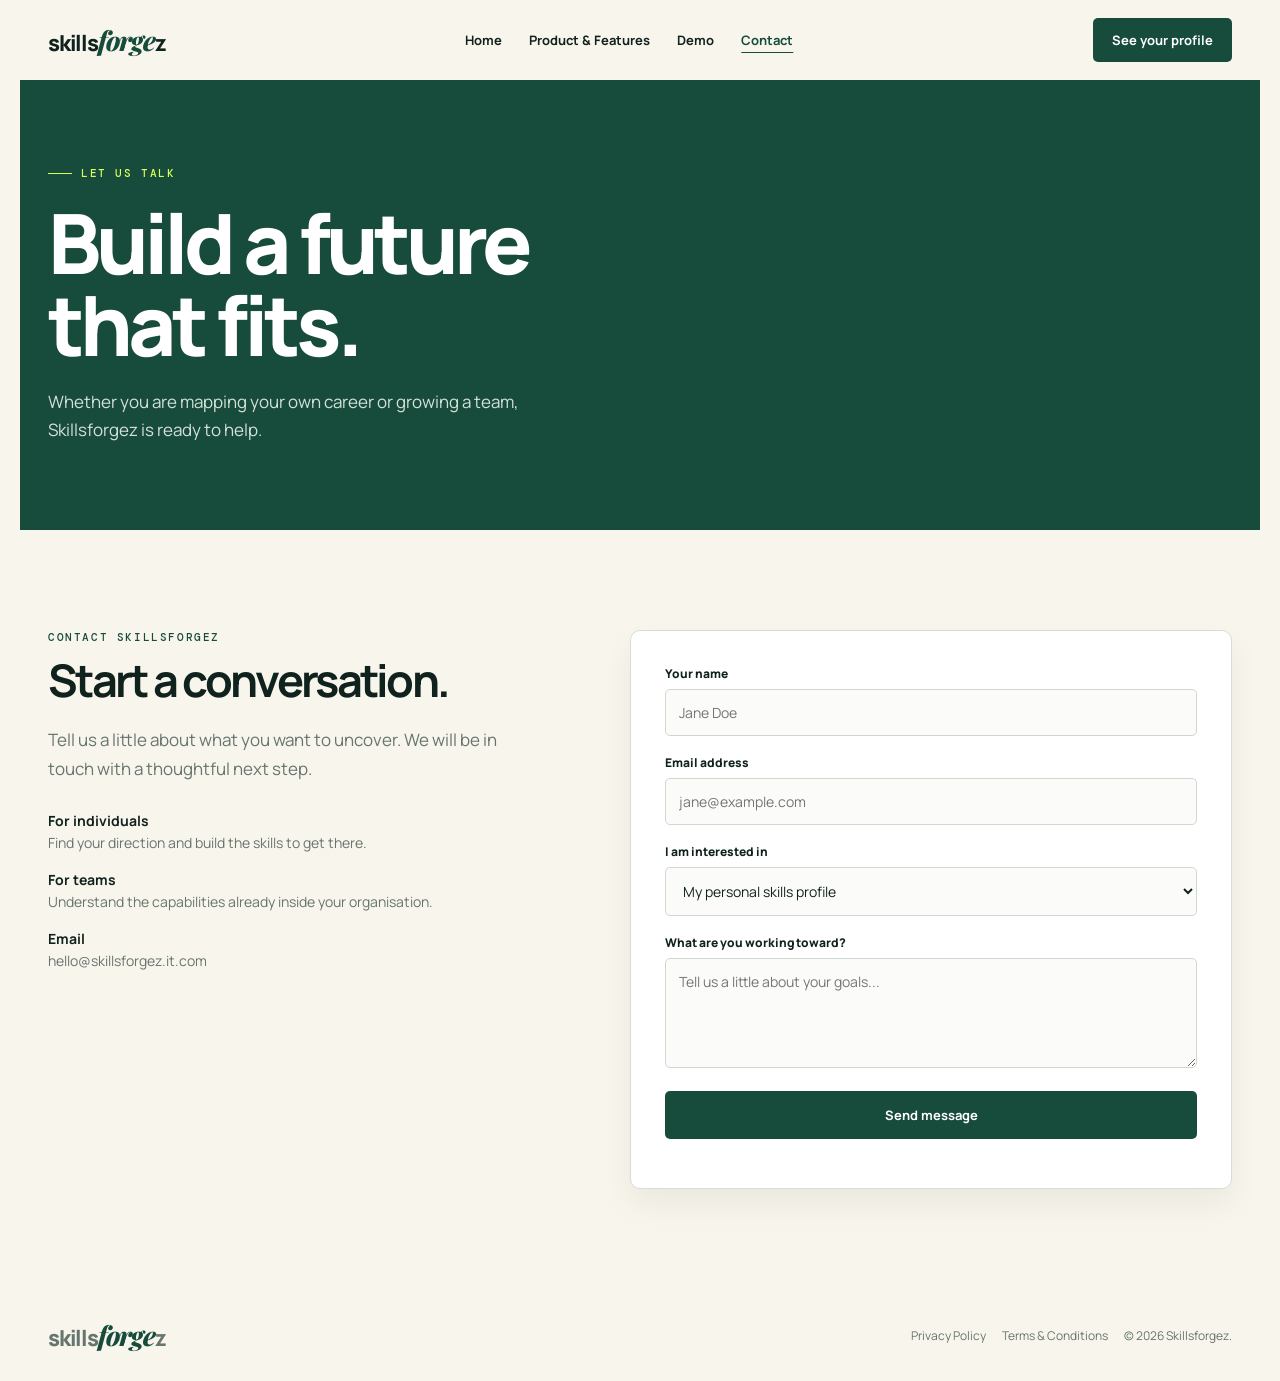
==== contact.html @ baf7a5f5 "Initial commit" ====
<!doctype html><html lang="en"><head><meta charset="UTF-8"><meta name="viewport" content="width=device-width,initial-scale=1.0"><title>Skillsforgez | Contact</title><link rel="stylesheet" href="styles.css"></head><body><header class="nav"><a href="index.html" class="logo">skills<i>forge</i>z</a><nav class="links"><a href="index.html">Home</a><a href="product.html">Product &amp; Features</a><a href="demo.html">Demo</a><a class="active" href="contact.html">Contact</a></nav><a class="nav-cta" href="demo.html">See your profile</a></header><main><section class="page-head"><div><div class="eyebrow">Let us talk</div><h1>Build a future<br>that fits.</h1><p class="sub">Whether you are mapping your own career or growing a team, Skillsforgez is ready to help.</p></div></section><section class="form-wrap"><div><div class="kicker">Contact Skillsforgez</div><h2>Start a conversation.</h2><p class="copy">Tell us a little about what you want to uncover. We will be in touch with a thoughtful next step.</p><ul class="contact-list"><li><b>For individuals</b>Find your direction and build the skills to get there.</li><li><b>For teams</b>Understand the capabilities already inside your organisation.</li><li><b>Email</b>hello@skillsforgez.it.com</li></ul></div><form class="form-card" onsubmit="event.preventDefault();document.getElementById('form-message').textContent='Thanks - your message has been received.'"><label for="name">Your name</label><input id="name" required placeholder="Jane Doe"><label for="email">Email address</label><input id="email" type="email" required placeholder="jane@example.com"><label for="interest">I am interested in</label><select id="interest"><option>My personal skills profile</option><option>Skillsforgez for my team</option><option>A partnership</option></select><label for="message">What are you working toward?</label><textarea id="message" placeholder="Tell us a little about your goals..."></textarea><button class="btn" type="submit">Send message</button><p id="form-message" style="text-align:center;color:var(--pine);font-size:13px;font-weight:700;margin:15px 0 0"></p></form></section></main><footer class="footer"><span class="logo">skills<i>forge</i>z</span><span class="footer-links"><a href="privacy.html">Privacy Policy</a><a href="terms.html">Terms &amp; Conditions</a><span>&copy; 2026 Skillsforgez.</span></span></footer></body></html>
---- styles.css ----
@import url('https://fonts.googleapis.com/css2?family=DM+Mono:wght@400;500&family=Manrope:wght@400;500;600;700;800&family=Playfair+Display:ital,wght@0,700;0,800;1,700&display=swap');
.footer-links{display:flex;gap:16px;align-items:center}.footer-links a:hover{color:var(--pine);text-decoration:underline}.legal{max-width:880px;margin:auto;padding:88px 28px 105px}.legal h1{font-size:58px;color:var(--pine);margin-bottom:16px}.legal .updated{font:500 11px 'DM Mono';letter-spacing:1px;color:var(--muted);text-transform:uppercase;margin-bottom:45px}.legal h2{font-size:26px;letter-spacing:-1.4px;margin:38px 0 12px}.legal p,.legal li{color:var(--muted);font-size:15px;line-height:1.75}.legal ul{padding-left:21px}@media(max-width:800px){.footer-links{flex-wrap:wrap}.legal h1{font-size:44px}}
.feature-grid{display:grid;grid-template-columns:repeat(2,1fr);gap:18px;margin-top:42px}.feature{border:1px solid var(--line);border-radius:8px;padding:28px;background:#fff}.feature-mark{width:35px;height:35px;border-radius:5px;background:var(--lime);display:grid;place-items:center;font:500 13px 'DM Mono';color:var(--pine)}.feature h3{font-size:21px;letter-spacing:-1px;margin:22px 0 9px}.feature p{font-size:14px;color:var(--muted);line-height:1.65;margin:0}.feature-wide{grid-column:span 2;background:var(--pine);color:white;display:flex;gap:35px;align-items:center}.feature-wide p{color:#c8d7ce;max-width:560px}.journey{background:#e5eadf;max-width:none}.journey>div{max-width:1240px;margin:auto}.journey-row{display:grid;grid-template-columns:120px 1fr 1.4fr;gap:30px;padding:28px 0;border-bottom:1px solid #cdd6cc;align-items:start}.journey-row:last-child{border:0}.journey-row span{font:500 11px 'DM Mono';color:var(--coral)}.journey-row h3{margin:0;font-size:20px;letter-spacing:-1px}.journey-row p{margin:0;color:var(--muted);font-size:14px;line-height:1.65}.audience{display:grid;grid-template-columns:repeat(3,1fr);gap:18px;margin-top:40px}.audience article{padding:25px;background:#fff;border:1px solid var(--line);border-radius:8px}.audience h3{font-size:18px;margin:0 0 12px}.audience p{font-size:14px;line-height:1.6;color:var(--muted);margin:0}@media(max-width:800px){.feature-grid,.audience{grid-template-columns:1fr}.feature-wide{grid-column:span 1;display:block}.journey-row{grid-template-columns:1fr;gap:10px}}
:root{--ink:#10221e;--pine:#174c3c;--lime:#d8ff58;--cream:#f8f5ec;--line:#d7ddd5;--muted:#66756e;--coral:#ff715a}*{box-sizing:border-box}html{scroll-behavior:smooth}body{margin:0;background:var(--cream);color:var(--ink);font-family:Manrope,Arial,sans-serif}a{text-decoration:none;color:inherit}.nav{height:80px;display:flex;align-items:center;justify-content:space-between;max-width:1240px;margin:auto;padding:0 28px}.logo{font-size:22px;font-weight:800;letter-spacing:-1.2px}.logo i{color:var(--pine);font-family:'Playfair Display';font-size:27px}.links{display:flex;gap:27px;font-size:13px;font-weight:700}.links a:hover,.links .active{color:var(--pine);text-decoration:underline;text-underline-offset:7px}.nav-cta,.btn{border:0;background:var(--pine);color:white;padding:13px 19px;border-radius:5px;font:700 13px Manrope;cursor:pointer;display:inline-block}.nav-cta:hover,.btn:hover{background:#0d3227}.hero{min-height:650px;background:var(--pine);overflow:hidden;position:relative;color:white}.hero:before{content:'';position:absolute;width:570px;height:570px;border:1px solid rgba(216,255,88,.28);border-radius:50%;right:-80px;top:45px}.hero-inner{max-width:1240px;margin:auto;padding:100px 28px;position:relative;z-index:1}.eyebrow,.kicker{font:500 11px 'DM Mono';letter-spacing:1.6px;text-transform:uppercase;color:var(--lime);display:flex;gap:9px;align-items:center}.eyebrow:before{content:'';width:24px;height:1px;background:var(--lime)}h1{font-size:clamp(50px,6.5vw,88px);letter-spacing:-5px;line-height:.98;max-width:760px;margin:22px 0 25px;font-weight:800}h1 em,h2 em{font-family:'Playfair Display';font-weight:700;color:var(--lime);letter-spacing:-4px}.sub{max-width:530px;font-size:17px;line-height:1.65;color:#d4e1d9;margin-bottom:31px}.hero .btn,.dark .btn{background:var(--lime);color:var(--ink);padding:16px 22px}.proof{display:flex;gap:26px;margin-top:60px;font-size:12px;color:#c5d4cb}.proof b{font-size:19px;color:white;display:block;margin-bottom:3px}.radar{position:absolute;right:60px;top:130px;width:390px;height:390px}.ring{position:absolute;border:1px solid rgba(216,255,88,.35);border-radius:50%;left:50%;top:50%;transform:translate(-50%,-50%)}.r1{width:130px;height:130px}.r2{width:255px;height:255px}.r3{width:380px;height:380px}.dot{position:absolute;background:var(--lime);width:11px;height:11px;border-radius:50%;box-shadow:0 0 0 8px rgba(216,255,88,.1)}.d1{top:58px;left:210px}.d2{top:255px;left:28px}.d3{bottom:35px;right:45px;background:var(--coral);box-shadow:0 0 0 8px rgba(255,113,90,.1)}section{max-width:1240px;margin:auto;padding:100px 28px}.intro{display:grid;grid-template-columns:1fr 1fr;gap:120px;align-items:end}.kicker{color:var(--pine)}h2{font-size:45px;letter-spacing:-2.7px;line-height:1.1;margin:12px 0 0}.intro p,.copy{font-size:17px;line-height:1.7;color:var(--muted);margin:0}.cards{background:#e5eadf;max-width:none}.cards>div{max-width:1240px;margin:auto}.steps{display:grid;grid-template-columns:repeat(3,1fr);gap:20px;margin-top:49px}.step{background:var(--cream);padding:29px;min-height:225px;border-top:4px solid var(--pine)}.num{font:500 12px 'DM Mono';color:var(--coral)}.step h3{font-size:22px;letter-spacing:-1px;margin:42px 0 10px}.step p{font-size:14px;line-height:1.6;color:var(--muted);margin:0}.footer{max-width:1240px;margin:auto;padding:28px;display:flex;justify-content:space-between;font-size:12px;color:var(--muted)}.page-head{background:var(--pine);color:white;padding:86px 28px}.page-head>div{max-width:1184px;margin:auto}.page-head h1{margin-bottom:0}.page-head .sub{margin:23px 0 0}.form-wrap{display:grid;grid-template-columns:.9fr 1.1fr;gap:90px;align-items:start}.form-wrap h2{margin-bottom:20px}.contact-list{list-style:none;padding:0;margin:28px 0}.contact-list li{margin:18px 0;color:var(--muted);font-size:14px}.contact-list b{color:var(--ink);display:block;margin-bottom:3px}.form-card{background:#fff;border:1px solid var(--line);border-radius:10px;padding:34px;box-shadow:0 15px 30px rgba(15,45,35,.06)}label{font-size:12px;font-weight:800;display:block;margin-bottom:7px}input,select,textarea{width:100%;border:1px solid #cfd8ce;border-radius:5px;background:#fbfcf9;padding:13px;font:14px Manrope;margin-bottom:18px;color:var(--ink)}textarea{resize:vertical;min-height:110px}.form-card .btn{width:100%;padding:15px}.demo-grid{display:grid;grid-template-columns:1.1fr .9fr;gap:58px;align-items:center}.dashboard{background:white;border:1px solid var(--line);border-radius:10px;padding:28px;box-shadow:0 20px 40px rgba(15,45,35,.08)}.dash-top{display:flex;justify-content:space-between;border-bottom:1px solid var(--line);padding-bottom:18px;font-weight:800;font-size:13px}.tag{font:500 10px 'DM Mono';color:var(--pine);background:var(--lime);padding:5px 7px;border-radius:3px}.score{font-size:52px;font-weight:800;letter-spacing:-4px;margin:28px 0 0}.score span{font-size:13px;letter-spacing:0;color:var(--muted);margin-left:8px}.signal{height:10px;background:#e5eadf;border-radius:20px;margin:12px 0 28px;overflow:hidden}.signal i{display:block;height:100%;width:82%;background:var(--pine);border-radius:20px}.list{border-top:1px solid var(--line);padding-top:10px}.list div{display:flex;justify-content:space-between;padding:10px 0;font-size:13px}.list b{color:var(--pine)}.dark{max-width:none;background:var(--ink);color:white;text-align:center;padding:92px 28px}.dark h2{max-width:700px;margin:14px auto 20px}.dark p{max-width:540px;margin:0 auto 28px;color:#b8c8be;line-height:1.65}@media(max-width:800px){.links{display:none}.radar{opacity:.35;right:-85px}.hero-inner{padding-top:75px}.intro,.form-wrap,.demo-grid{grid-template-columns:1fr;gap:30px}.steps{grid-template-columns:1fr}.page-head{padding:65px 28px}h1{letter-spacing:-3px}.footer{flex-direction:column;gap:10px}.proof{gap:15px}}
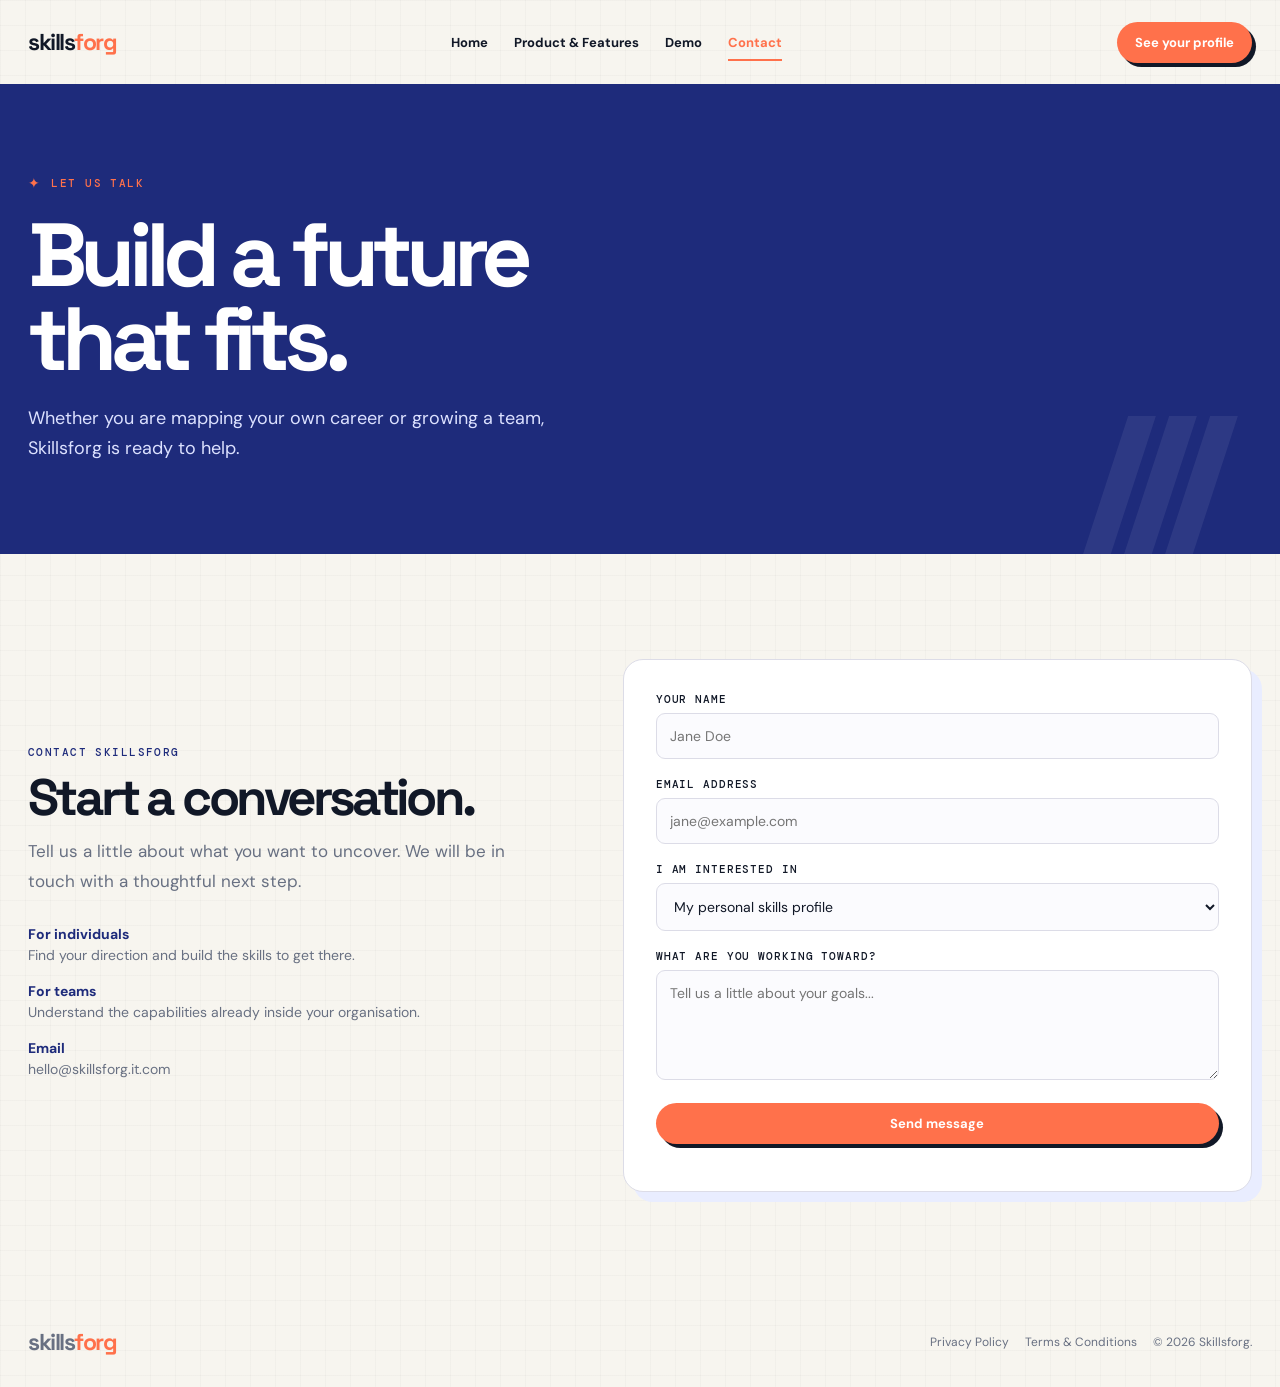
==== commit a2fca452: "Redesign Skillsforg site and update branding" ====
--- a/contact.html
+++ b/contact.html
@@ -1 +1 @@
-<!doctype html><html lang="en"><head><meta charset="UTF-8"><meta name="viewport" content="width=device-width,initial-scale=1.0"><title>Skillsforgez | Contact</title><link rel="stylesheet" href="styles.css"></head><body><header class="nav"><a href="index.html" class="logo">skills<i>forge</i>z</a><nav class="links"><a href="index.html">Home</a><a href="product.html">Product &amp; Features</a><a href="demo.html">Demo</a><a class="active" href="contact.html">Contact</a></nav><a class="nav-cta" href="demo.html">See your profile</a></header><main><section class="page-head"><div><div class="eyebrow">Let us talk</div><h1>Build a future<br>that fits.</h1><p class="sub">Whether you are mapping your own career or growing a team, Skillsforgez is ready to help.</p></div></section><section class="form-wrap"><div><div class="kicker">Contact Skillsforgez</div><h2>Start a conversation.</h2><p class="copy">Tell us a little about what you want to uncover. We will be in touch with a thoughtful next step.</p><ul class="contact-list"><li><b>For individuals</b>Find your direction and build the skills to get there.</li><li><b>For teams</b>Understand the capabilities already inside your organisation.</li><li><b>Email</b>hello@skillsforgez.it.com</li></ul></div><form class="form-card" onsubmit="event.preventDefault();document.getElementById('form-message').textContent='Thanks - your message has been received.'"><label for="name">Your name</label><input id="name" required placeholder="Jane Doe"><label for="email">Email address</label><input id="email" type="email" required placeholder="jane@example.com"><label for="interest">I am interested in</label><select id="interest"><option>My personal skills profile</option><option>Skillsforgez for my team</option><option>A partnership</option></select><label for="message">What are you working toward?</label><textarea id="message" placeholder="Tell us a little about your goals..."></textarea><button class="btn" type="submit">Send message</button><p id="form-message" style="text-align:center;color:var(--pine);font-size:13px;font-weight:700;margin:15px 0 0"></p></form></section></main><footer class="footer"><span class="logo">skills<i>forge</i>z</span><span class="footer-links"><a href="privacy.html">Privacy Policy</a><a href="terms.html">Terms &amp; Conditions</a><span>&copy; 2026 Skillsforgez.</span></span></footer></body></html>
+<!doctype html><html lang="en"><head><meta charset="UTF-8"><meta name="viewport" content="width=device-width,initial-scale=1.0"><title>Skillsforg | Contact</title><link rel="stylesheet" href="styles.css"></head><body><header class="nav"><a href="index.html" class="logo">skills<i>forg</i></a><nav class="links"><a href="index.html">Home</a><a href="product.html">Product &amp; Features</a><a href="demo.html">Demo</a><a class="active" href="contact.html">Contact</a></nav><a class="nav-cta" href="demo.html">See your profile</a></header><main><section class="page-head"><div><div class="eyebrow">Let us talk</div><h1>Build a future<br>that fits.</h1><p class="sub">Whether you are mapping your own career or growing a team, Skillsforg is ready to help.</p></div></section><section class="form-wrap"><div><div class="kicker">Contact Skillsforg</div><h2>Start a conversation.</h2><p class="copy">Tell us a little about what you want to uncover. We will be in touch with a thoughtful next step.</p><ul class="contact-list"><li><b>For individuals</b>Find your direction and build the skills to get there.</li><li><b>For teams</b>Understand the capabilities already inside your organisation.</li><li><b>Email</b>hello@skillsforg.it.com</li></ul></div><form class="form-card" onsubmit="event.preventDefault();document.getElementById('form-message').textContent='Thanks - your message has been received.'"><label for="name">Your name</label><input id="name" required placeholder="Jane Doe"><label for="email">Email address</label><input id="email" type="email" required placeholder="jane@example.com"><label for="interest">I am interested in</label><select id="interest"><option>My personal skills profile</option><option>Skillsforg for my team</option><option>A partnership</option></select><label for="message">What are you working toward?</label><textarea id="message" placeholder="Tell us a little about your goals..."></textarea><button class="btn" type="submit">Send message</button><p id="form-message" style="text-align:center;color:var(--pine);font-size:13px;font-weight:700;margin:15px 0 0"></p></form></section></main><footer class="footer"><span class="logo">skills<i>forg</i></span><span class="footer-links"><a href="privacy.html">Privacy Policy</a><a href="terms.html">Terms &amp; Conditions</a><span>&copy; 2026 Skillsforg.</span></span></footer></body></html>
--- a/styles.css
+++ b/styles.css
@@ -1,4 +1,2 @@
-@import url('https://fonts.googleapis.com/css2?family=DM+Mono:wght@400;500&family=Manrope:wght@400;500;600;700;800&family=Playfair+Display:ital,wght@0,700;0,800;1,700&display=swap');
-.footer-links{display:flex;gap:16px;align-items:center}.footer-links a:hover{color:var(--pine);text-decoration:underline}.legal{max-width:880px;margin:auto;padding:88px 28px 105px}.legal h1{font-size:58px;color:var(--pine);margin-bottom:16px}.legal .updated{font:500 11px 'DM Mono';letter-spacing:1px;color:var(--muted);text-transform:uppercase;margin-bottom:45px}.legal h2{font-size:26px;letter-spacing:-1.4px;margin:38px 0 12px}.legal p,.legal li{color:var(--muted);font-size:15px;line-height:1.75}.legal ul{padding-left:21px}@media(max-width:800px){.footer-links{flex-wrap:wrap}.legal h1{font-size:44px}}
-.feature-grid{display:grid;grid-template-columns:repeat(2,1fr);gap:18px;margin-top:42px}.feature{border:1px solid var(--line);border-radius:8px;padding:28px;background:#fff}.feature-mark{width:35px;height:35px;border-radius:5px;background:var(--lime);display:grid;place-items:center;font:500 13px 'DM Mono';color:var(--pine)}.feature h3{font-size:21px;letter-spacing:-1px;margin:22px 0 9px}.feature p{font-size:14px;color:var(--muted);line-height:1.65;margin:0}.feature-wide{grid-column:span 2;background:var(--pine);color:white;display:flex;gap:35px;align-items:center}.feature-wide p{color:#c8d7ce;max-width:560px}.journey{background:#e5eadf;max-width:none}.journey>div{max-width:1240px;margin:auto}.journey-row{display:grid;grid-template-columns:120px 1fr 1.4fr;gap:30px;padding:28px 0;border-bottom:1px solid #cdd6cc;align-items:start}.journey-row:last-child{border:0}.journey-row span{font:500 11px 'DM Mono';color:var(--coral)}.journey-row h3{margin:0;font-size:20px;letter-spacing:-1px}.journey-row p{margin:0;color:var(--muted);font-size:14px;line-height:1.65}.audience{display:grid;grid-template-columns:repeat(3,1fr);gap:18px;margin-top:40px}.audience article{padding:25px;background:#fff;border:1px solid var(--line);border-radius:8px}.audience h3{font-size:18px;margin:0 0 12px}.audience p{font-size:14px;line-height:1.6;color:var(--muted);margin:0}@media(max-width:800px){.feature-grid,.audience{grid-template-columns:1fr}.feature-wide{grid-column:span 1;display:block}.journey-row{grid-template-columns:1fr;gap:10px}}
-:root{--ink:#10221e;--pine:#174c3c;--lime:#d8ff58;--cream:#f8f5ec;--line:#d7ddd5;--muted:#66756e;--coral:#ff715a}*{box-sizing:border-box}html{scroll-behavior:smooth}body{margin:0;background:var(--cream);color:var(--ink);font-family:Manrope,Arial,sans-serif}a{text-decoration:none;color:inherit}.nav{height:80px;display:flex;align-items:center;justify-content:space-between;max-width:1240px;margin:auto;padding:0 28px}.logo{font-size:22px;font-weight:800;letter-spacing:-1.2px}.logo i{color:var(--pine);font-family:'Playfair Display';font-size:27px}.links{display:flex;gap:27px;font-size:13px;font-weight:700}.links a:hover,.links .active{color:var(--pine);text-decoration:underline;text-underline-offset:7px}.nav-cta,.btn{border:0;background:var(--pine);color:white;padding:13px 19px;border-radius:5px;font:700 13px Manrope;cursor:pointer;display:inline-block}.nav-cta:hover,.btn:hover{background:#0d3227}.hero{min-height:650px;background:var(--pine);overflow:hidden;position:relative;color:white}.hero:before{content:'';position:absolute;width:570px;height:570px;border:1px solid rgba(216,255,88,.28);border-radius:50%;right:-80px;top:45px}.hero-inner{max-width:1240px;margin:auto;padding:100px 28px;position:relative;z-index:1}.eyebrow,.kicker{font:500 11px 'DM Mono';letter-spacing:1.6px;text-transform:uppercase;color:var(--lime);display:flex;gap:9px;align-items:center}.eyebrow:before{content:'';width:24px;height:1px;background:var(--lime)}h1{font-size:clamp(50px,6.5vw,88px);letter-spacing:-5px;line-height:.98;max-width:760px;margin:22px 0 25px;font-weight:800}h1 em,h2 em{font-family:'Playfair Display';font-weight:700;color:var(--lime);letter-spacing:-4px}.sub{max-width:530px;font-size:17px;line-height:1.65;color:#d4e1d9;margin-bottom:31px}.hero .btn,.dark .btn{background:var(--lime);color:var(--ink);padding:16px 22px}.proof{display:flex;gap:26px;margin-top:60px;font-size:12px;color:#c5d4cb}.proof b{font-size:19px;color:white;display:block;margin-bottom:3px}.radar{position:absolute;right:60px;top:130px;width:390px;height:390px}.ring{position:absolute;border:1px solid rgba(216,255,88,.35);border-radius:50%;left:50%;top:50%;transform:translate(-50%,-50%)}.r1{width:130px;height:130px}.r2{width:255px;height:255px}.r3{width:380px;height:380px}.dot{position:absolute;background:var(--lime);width:11px;height:11px;border-radius:50%;box-shadow:0 0 0 8px rgba(216,255,88,.1)}.d1{top:58px;left:210px}.d2{top:255px;left:28px}.d3{bottom:35px;right:45px;background:var(--coral);box-shadow:0 0 0 8px rgba(255,113,90,.1)}section{max-width:1240px;margin:auto;padding:100px 28px}.intro{display:grid;grid-template-columns:1fr 1fr;gap:120px;align-items:end}.kicker{color:var(--pine)}h2{font-size:45px;letter-spacing:-2.7px;line-height:1.1;margin:12px 0 0}.intro p,.copy{font-size:17px;line-height:1.7;color:var(--muted);margin:0}.cards{background:#e5eadf;max-width:none}.cards>div{max-width:1240px;margin:auto}.steps{display:grid;grid-template-columns:repeat(3,1fr);gap:20px;margin-top:49px}.step{background:var(--cream);padding:29px;min-height:225px;border-top:4px solid var(--pine)}.num{font:500 12px 'DM Mono';color:var(--coral)}.step h3{font-size:22px;letter-spacing:-1px;margin:42px 0 10px}.step p{font-size:14px;line-height:1.6;color:var(--muted);margin:0}.footer{max-width:1240px;margin:auto;padding:28px;display:flex;justify-content:space-between;font-size:12px;color:var(--muted)}.page-head{background:var(--pine);color:white;padding:86px 28px}.page-head>div{max-width:1184px;margin:auto}.page-head h1{margin-bottom:0}.page-head .sub{margin:23px 0 0}.form-wrap{display:grid;grid-template-columns:.9fr 1.1fr;gap:90px;align-items:start}.form-wrap h2{margin-bottom:20px}.contact-list{list-style:none;padding:0;margin:28px 0}.contact-list li{margin:18px 0;color:var(--muted);font-size:14px}.contact-list b{color:var(--ink);display:block;margin-bottom:3px}.form-card{background:#fff;border:1px solid var(--line);border-radius:10px;padding:34px;box-shadow:0 15px 30px rgba(15,45,35,.06)}label{font-size:12px;font-weight:800;display:block;margin-bottom:7px}input,select,textarea{width:100%;border:1px solid #cfd8ce;border-radius:5px;background:#fbfcf9;padding:13px;font:14px Manrope;margin-bottom:18px;color:var(--ink)}textarea{resize:vertical;min-height:110px}.form-card .btn{width:100%;padding:15px}.demo-grid{display:grid;grid-template-columns:1.1fr .9fr;gap:58px;align-items:center}.dashboard{background:white;border:1px solid var(--line);border-radius:10px;padding:28px;box-shadow:0 20px 40px rgba(15,45,35,.08)}.dash-top{display:flex;justify-content:space-between;border-bottom:1px solid var(--line);padding-bottom:18px;font-weight:800;font-size:13px}.tag{font:500 10px 'DM Mono';color:var(--pine);background:var(--lime);padding:5px 7px;border-radius:3px}.score{font-size:52px;font-weight:800;letter-spacing:-4px;margin:28px 0 0}.score span{font-size:13px;letter-spacing:0;color:var(--muted);margin-left:8px}.signal{height:10px;background:#e5eadf;border-radius:20px;margin:12px 0 28px;overflow:hidden}.signal i{display:block;height:100%;width:82%;background:var(--pine);border-radius:20px}.list{border-top:1px solid var(--line);padding-top:10px}.list div{display:flex;justify-content:space-between;padding:10px 0;font-size:13px}.list b{color:var(--pine)}.dark{max-width:none;background:var(--ink);color:white;text-align:center;padding:92px 28px}.dark h2{max-width:700px;margin:14px auto 20px}.dark p{max-width:540px;margin:0 auto 28px;color:#b8c8be;line-height:1.65}@media(max-width:800px){.links{display:none}.radar{opacity:.35;right:-85px}.hero-inner{padding-top:75px}.intro,.form-wrap,.demo-grid{grid-template-columns:1fr;gap:30px}.steps{grid-template-columns:1fr}.page-head{padding:65px 28px}h1{letter-spacing:-3px}.footer{flex-direction:column;gap:10px}.proof{gap:15px}}
+@import url('https://fonts.googleapis.com/css2?family=DM+Mono&family=DM+Sans:opsz,wght@9..40,400;9..40,500;9..40,600;9..40,700&family=Space+Grotesk:wght@500;600;700&display=swap');
+:root{--ink:#111827;--blue:#1e2b7b;--orange:#ff714b;--yellow:#ffe467;--paper:#f7f5ef;--white:#fff;--line:#dcdce7;--muted:#687082;--soft:#e9edff}*{box-sizing:border-box}html{scroll-behavior:smooth}body{margin:0;color:var(--ink);font-family:'DM Sans',Arial,sans-serif;background:var(--paper);background-image:linear-gradient(rgba(17,24,39,.025) 1px,transparent 1px),linear-gradient(90deg,rgba(17,24,39,.025) 1px,transparent 1px);background-size:25px 25px}a{text-decoration:none;color:inherit}.nav{width:min(1280px,100%);margin:auto;height:84px;padding:0 28px;display:flex;align-items:center;justify-content:space-between}.logo{font:700 23px 'Space Grotesk';letter-spacing:-1.5px}.logo i{font-style:normal;color:var(--orange)}.links{display:flex;gap:26px;font-size:13px;font-weight:700}.links a{position:relative}.links a:hover,.links .active{color:var(--orange)}.links .active:after{content:'';height:2px;background:var(--orange);position:absolute;left:0;right:0;bottom:-10px}.nav-cta,.btn{background:var(--orange);border:0;color:white;border-radius:999px;padding:12px 18px;display:inline-block;font:700 13px 'DM Sans';cursor:pointer;box-shadow:4px 4px 0 var(--ink);transition:transform .2s,box-shadow .2s}.nav-cta:hover,.btn:hover{transform:translate(2px,2px);box-shadow:2px 2px 0 var(--ink)}.hero{min-height:650px;overflow:hidden;position:relative;background:var(--blue);color:#fff}.hero:before{content:'WORK';font:700 clamp(130px,25vw,360px) 'Space Grotesk';position:absolute;right:-23px;bottom:-98px;letter-spacing:-.1em;color:rgba(255,255,255,.055)}.hero:after{content:'';position:absolute;width:440px;height:440px;border-radius:50%;right:6%;top:85px;background:radial-gradient(circle at 35% 35%,var(--yellow) 0 11%,var(--orange) 12% 37%,transparent 38%);opacity:.95}.hero-inner{width:min(1280px,100%);margin:auto;padding:108px 28px;position:relative;z-index:1}.eyebrow,.kicker{font:500 11px 'DM Mono';text-transform:uppercase;letter-spacing:.13em;color:var(--orange);display:flex;align-items:center;gap:10px}.eyebrow:before{content:'✦';font-size:14px}.hero .eyebrow{color:var(--yellow)}h1,h2,h3{font-family:'Space Grotesk',Arial,sans-serif}h1{font-size:clamp(54px,7vw,94px);letter-spacing:-.075em;line-height:.94;margin:21px 0 24px;max-width:780px}h1 em,h2 em{font-style:normal;color:var(--yellow)}.sub{font-size:18px;line-height:1.65;max-width:570px;color:#dce1ff;margin-bottom:30px}.hero .btn,.dark .btn{background:var(--yellow);color:var(--ink)}.proof{display:flex;gap:35px;margin-top:60px;color:#cfd5ff;font-size:12px}.proof b{display:block;font:600 22px 'Space Grotesk';color:#fff}.radar{position:absolute;right:10%;top:140px;width:330px;height:330px;z-index:1}.ring{position:absolute;left:50%;top:50%;border:1px solid rgba(255,255,255,.45);border-radius:50%;transform:translate(-50%,-50%)}.r1{width:110px;height:110px}.r2{width:215px;height:215px}.r3{width:325px;height:325px}.dot{position:absolute;width:13px;height:13px;background:var(--yellow);border-radius:50%;box-shadow:0 0 0 8px rgba(255,228,103,.18)}.d1{top:48px;right:64px}.d2{bottom:65px;left:10px}.d3{bottom:15px;right:48px;background:var(--orange);box-shadow:0 0 0 8px rgba(255,113,75,.18)}section{width:min(1280px,100%);margin:auto;padding:105px 28px}.intro{display:grid;grid-template-columns:1fr 1fr;gap:130px;align-items:end}.kicker{color:var(--blue)}h2{font-size:clamp(35px,4vw,56px);letter-spacing:-.07em;line-height:1.02;margin:13px 0}.intro p,.copy{color:var(--muted);font-size:17px;line-height:1.75;margin:0}.cards{width:100%;max-width:none;background:var(--soft);border-block:1px solid #d5daf4}.cards>div,.journey>div{width:min(1280px,100%);margin:auto}.steps{display:grid;grid-template-columns:repeat(3,1fr);gap:18px;margin-top:48px}.step,.feature,.audience article{background:var(--white);border:1px solid var(--line);border-radius:18px;padding:27px;box-shadow:0 8px 0 rgba(30,43,123,.06)}.step:nth-child(2){background:var(--yellow)}.step:nth-child(3){background:var(--orange);color:white}.num{font:500 11px 'DM Mono';color:var(--orange)}.step:nth-child(2) .num{color:var(--blue)}.step:nth-child(3) .num,.step:nth-child(3) p{color:white}.step h3{font-size:23px;letter-spacing:-.05em;margin:40px 0 10px}.step p,.feature p{font-size:14px;line-height:1.65;color:var(--muted);margin:0}.footer{width:min(1280px,100%);margin:auto;padding:30px 28px;display:flex;justify-content:space-between;align-items:center;font-size:12px;color:var(--muted)}.footer-links{display:flex;gap:16px;align-items:center}.footer-links a:hover{color:var(--orange)}.page-head{width:100%;max-width:none;background:var(--blue);color:white;padding:90px 28px;position:relative;overflow:hidden}.page-head:after{content:'///';position:absolute;right:7%;bottom:-80px;font:700 220px 'Space Grotesk';letter-spacing:-.2em;color:rgba(255,255,255,.07)}.page-head>div{width:min(1224px,100%);margin:auto;position:relative;z-index:1}.page-head .sub{margin:23px 0 0}.page-head h1{margin-bottom:0}.form-wrap,.demo-grid{display:grid;grid-template-columns:.9fr 1.1fr;gap:80px;align-items:center}.contact-list{list-style:none;padding:0;margin:28px 0}.contact-list li{margin:18px 0;color:var(--muted);font-size:14px}.contact-list b{display:block;color:var(--blue);margin-bottom:3px}.form-card,.dashboard{background:white;border:1px solid var(--line);border-radius:20px;padding:32px;box-shadow:10px 10px 0 var(--soft)}label{display:block;font:500 11px 'DM Mono';text-transform:uppercase;letter-spacing:.08em;margin-bottom:7px}input,select,textarea{width:100%;margin-bottom:18px;padding:13px;border:1px solid var(--line);border-radius:9px;background:#fbfbfe;color:var(--ink);font:14px 'DM Sans';outline-color:var(--orange)}textarea{min-height:110px;resize:vertical}.form-card .btn{width:100%}.dashboard{padding:28px}.dash-top{display:flex;justify-content:space-between;border-bottom:1px solid var(--line);padding-bottom:18px;font-size:13px;font-weight:bold}.tag{font:500 10px 'DM Mono';color:var(--blue);background:var(--yellow);border-radius:999px;padding:5px 8px}.score{font:700 62px 'Space Grotesk';letter-spacing:-.09em;margin:25px 0 0;color:var(--blue)}.score span{font:400 13px 'DM Sans';letter-spacing:0;color:var(--muted);margin-left:12px}.signal{height:12px;background:var(--soft);border-radius:99px;overflow:hidden;margin:13px 0 28px}.signal i{display:block;width:82%;height:100%;background:linear-gradient(90deg,var(--orange),var(--yellow));border-radius:99px}.list{border-top:1px solid var(--line);padding-top:10px}.list div{display:flex;justify-content:space-between;padding:10px 0;font-size:13px}.list b{color:var(--orange)}.feature-grid{display:grid;grid-template-columns:repeat(2,1fr);gap:18px;margin-top:42px}.feature-mark{width:38px;height:38px;display:grid;place-items:center;border-radius:10px;background:var(--yellow);color:var(--blue);font:500 13px 'DM Mono'}.feature h3{font-size:22px;letter-spacing:-.05em;margin:23px 0 9px}.feature-wide{grid-column:span 2;display:flex;align-items:center;gap:35px;background:var(--blue);color:white}.feature-wide p{color:#d7dcff}.journey{width:100%;max-width:none;background:var(--yellow)}.journey-row{display:grid;grid-template-columns:120px 1fr 1.4fr;gap:30px;padding:28px 0;border-bottom:1px solid rgba(17,24,39,.2)}.journey-row span{font:500 11px 'DM Mono';color:var(--orange)}.journey-row h3{margin:0;font-size:21px;letter-spacing:-.05em}.journey-row p{margin:0;color:#51525a;font-size:14px}.audience{display:grid;grid-template-columns:repeat(3,1fr);gap:18px;margin-top:40px}.audience h3{font-size:19px;margin:0 0 12px}.audience p{font-size:14px;color:var(--muted)}.dark{width:100%;max-width:none;text-align:center;background:var(--ink);color:white;padding:100px 28px;position:relative;overflow:hidden}.dark:after{content:'✦';position:absolute;right:8%;top:-80px;color:var(--orange);font-size:260px}.dark h2{position:relative;max-width:700px;margin:13px auto 20px}.dark p{position:relative;color:#bdc2d1;max-width:540px;line-height:1.65;margin:0 auto 28px}.dark .kicker{position:relative;justify-content:center;color:var(--yellow)}.dark .btn{position:relative}@media(max-width:800px){.links{display:none}.nav-cta{padding:9px 13px}.hero{min-height:590px}.hero-inner{padding-top:80px}.hero:after{opacity:.3;right:-190px;top:50px}.radar{display:none}.intro,.form-wrap,.demo-grid{grid-template-columns:1fr;gap:35px}.steps,.feature-grid,.audience{grid-template-columns:1fr}.feature-wide{grid-column:span 1;display:block}.journey-row{grid-template-columns:1fr;gap:9px}.footer{flex-direction:column;align-items:flex-start;gap:12px}.footer-links{flex-wrap:wrap}.proof{gap:17px}.proof b{font-size:18px}}
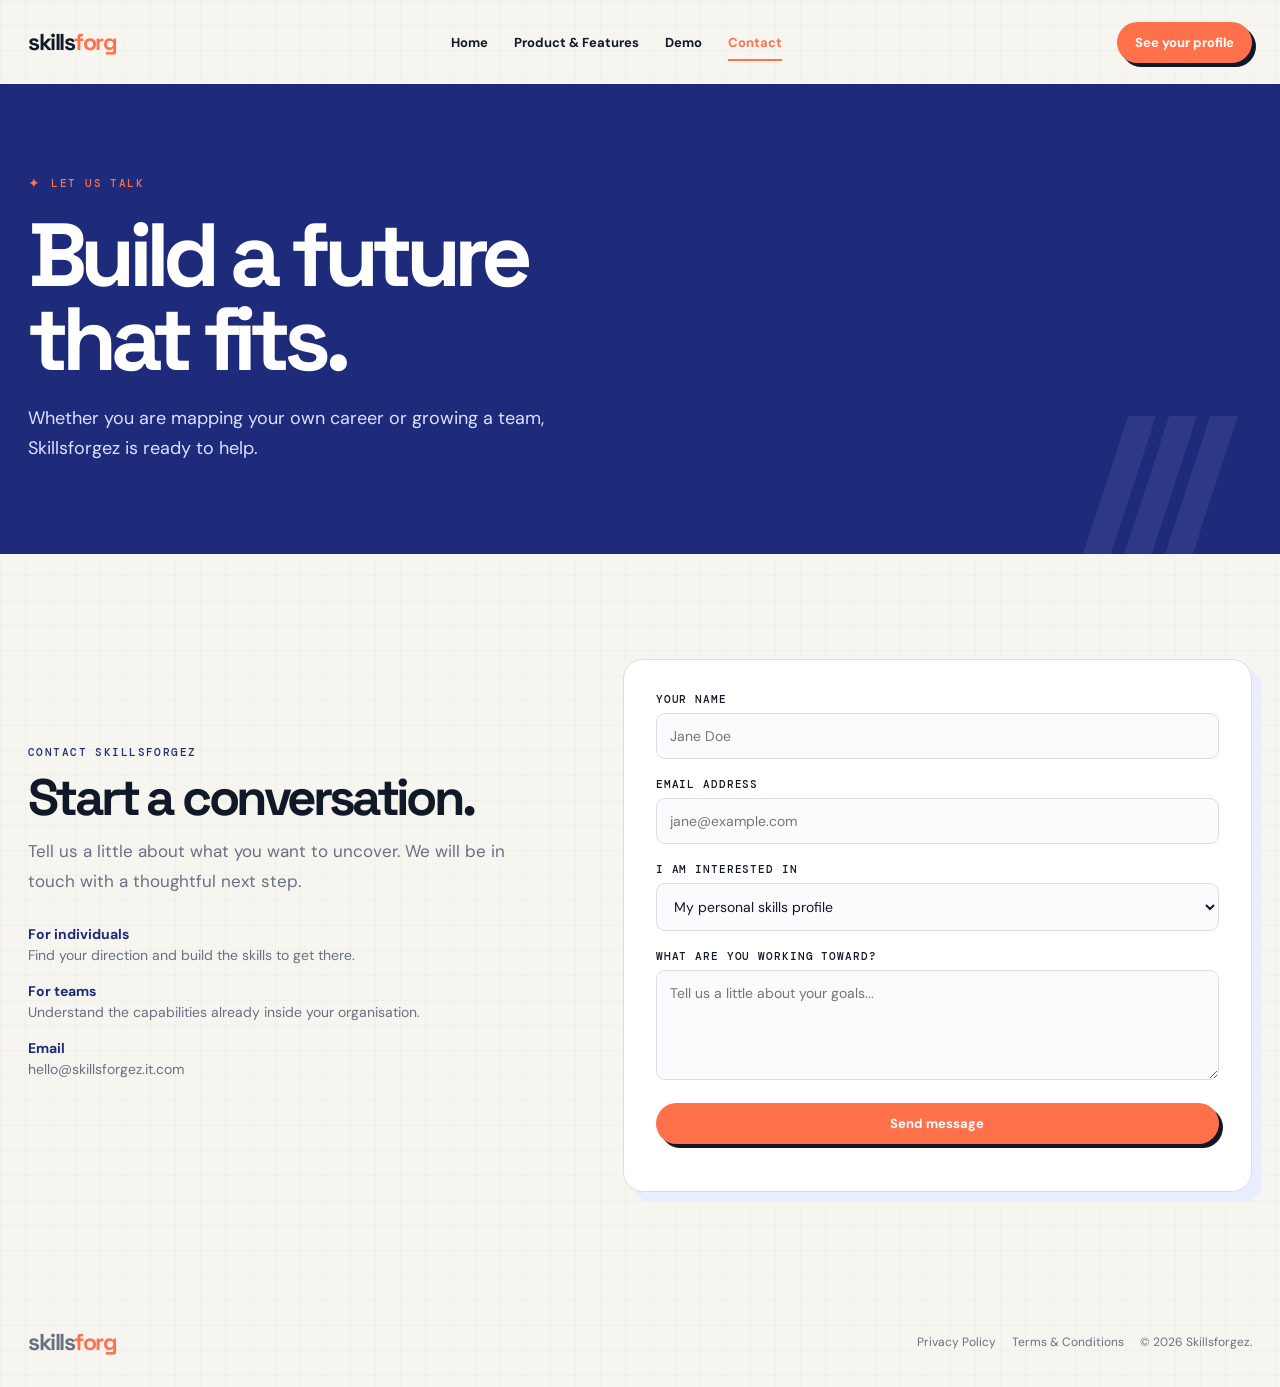
==== commit d1f8eb3b: "Rename Skillsforg to Skillsforgez" ====
--- a/contact.html
+++ b/contact.html
@@ -1 +1 @@
-<!doctype html><html lang="en"><head><meta charset="UTF-8"><meta name="viewport" content="width=device-width,initial-scale=1.0"><title>Skillsforg | Contact</title><link rel="stylesheet" href="styles.css"></head><body><header class="nav"><a href="index.html" class="logo">skills<i>forg</i></a><nav class="links"><a href="index.html">Home</a><a href="product.html">Product &amp; Features</a><a href="demo.html">Demo</a><a class="active" href="contact.html">Contact</a></nav><a class="nav-cta" href="demo.html">See your profile</a></header><main><section class="page-head"><div><div class="eyebrow">Let us talk</div><h1>Build a future<br>that fits.</h1><p class="sub">Whether you are mapping your own career or growing a team, Skillsforg is ready to help.</p></div></section><section class="form-wrap"><div><div class="kicker">Contact Skillsforg</div><h2>Start a conversation.</h2><p class="copy">Tell us a little about what you want to uncover. We will be in touch with a thoughtful next step.</p><ul class="contact-list"><li><b>For individuals</b>Find your direction and build the skills to get there.</li><li><b>For teams</b>Understand the capabilities already inside your organisation.</li><li><b>Email</b>hello@skillsforg.it.com</li></ul></div><form class="form-card" onsubmit="event.preventDefault();document.getElementById('form-message').textContent='Thanks - your message has been received.'"><label for="name">Your name</label><input id="name" required placeholder="Jane Doe"><label for="email">Email address</label><input id="email" type="email" required placeholder="jane@example.com"><label for="interest">I am interested in</label><select id="interest"><option>My personal skills profile</option><option>Skillsforg for my team</option><option>A partnership</option></select><label for="message">What are you working toward?</label><textarea id="message" placeholder="Tell us a little about your goals..."></textarea><button class="btn" type="submit">Send message</button><p id="form-message" style="text-align:center;color:var(--pine);font-size:13px;font-weight:700;margin:15px 0 0"></p></form></section></main><footer class="footer"><span class="logo">skills<i>forg</i></span><span class="footer-links"><a href="privacy.html">Privacy Policy</a><a href="terms.html">Terms &amp; Conditions</a><span>&copy; 2026 Skillsforg.</span></span></footer></body></html>
+<!doctype html><html lang="en"><head><meta charset="UTF-8"><meta name="viewport" content="width=device-width,initial-scale=1.0"><title>Skillsforgez | Contact</title><link rel="stylesheet" href="styles.css"></head><body><header class="nav"><a href="index.html" class="logo">skills<i>forg</i></a><nav class="links"><a href="index.html">Home</a><a href="product.html">Product &amp; Features</a><a href="demo.html">Demo</a><a class="active" href="contact.html">Contact</a></nav><a class="nav-cta" href="demo.html">See your profile</a></header><main><section class="page-head"><div><div class="eyebrow">Let us talk</div><h1>Build a future<br>that fits.</h1><p class="sub">Whether you are mapping your own career or growing a team, Skillsforgez is ready to help.</p></div></section><section class="form-wrap"><div><div class="kicker">Contact Skillsforgez</div><h2>Start a conversation.</h2><p class="copy">Tell us a little about what you want to uncover. We will be in touch with a thoughtful next step.</p><ul class="contact-list"><li><b>For individuals</b>Find your direction and build the skills to get there.</li><li><b>For teams</b>Understand the capabilities already inside your organisation.</li><li><b>Email</b>hello@skillsforgez.it.com</li></ul></div><form class="form-card" onsubmit="event.preventDefault();document.getElementById('form-message').textContent='Thanks - your message has been received.'"><label for="name">Your name</label><input id="name" required placeholder="Jane Doe"><label for="email">Email address</label><input id="email" type="email" required placeholder="jane@example.com"><label for="interest">I am interested in</label><select id="interest"><option>My personal skills profile</option><option>Skillsforgez for my team</option><option>A partnership</option></select><label for="message">What are you working toward?</label><textarea id="message" placeholder="Tell us a little about your goals..."></textarea><button class="btn" type="submit">Send message</button><p id="form-message" style="text-align:center;color:var(--pine);font-size:13px;font-weight:700;margin:15px 0 0"></p></form></section></main><footer class="footer"><span class="logo">skills<i>forg</i></span><span class="footer-links"><a href="privacy.html">Privacy Policy</a><a href="terms.html">Terms &amp; Conditions</a><span>&copy; 2026 Skillsforgez.</span></span></footer></body></html>
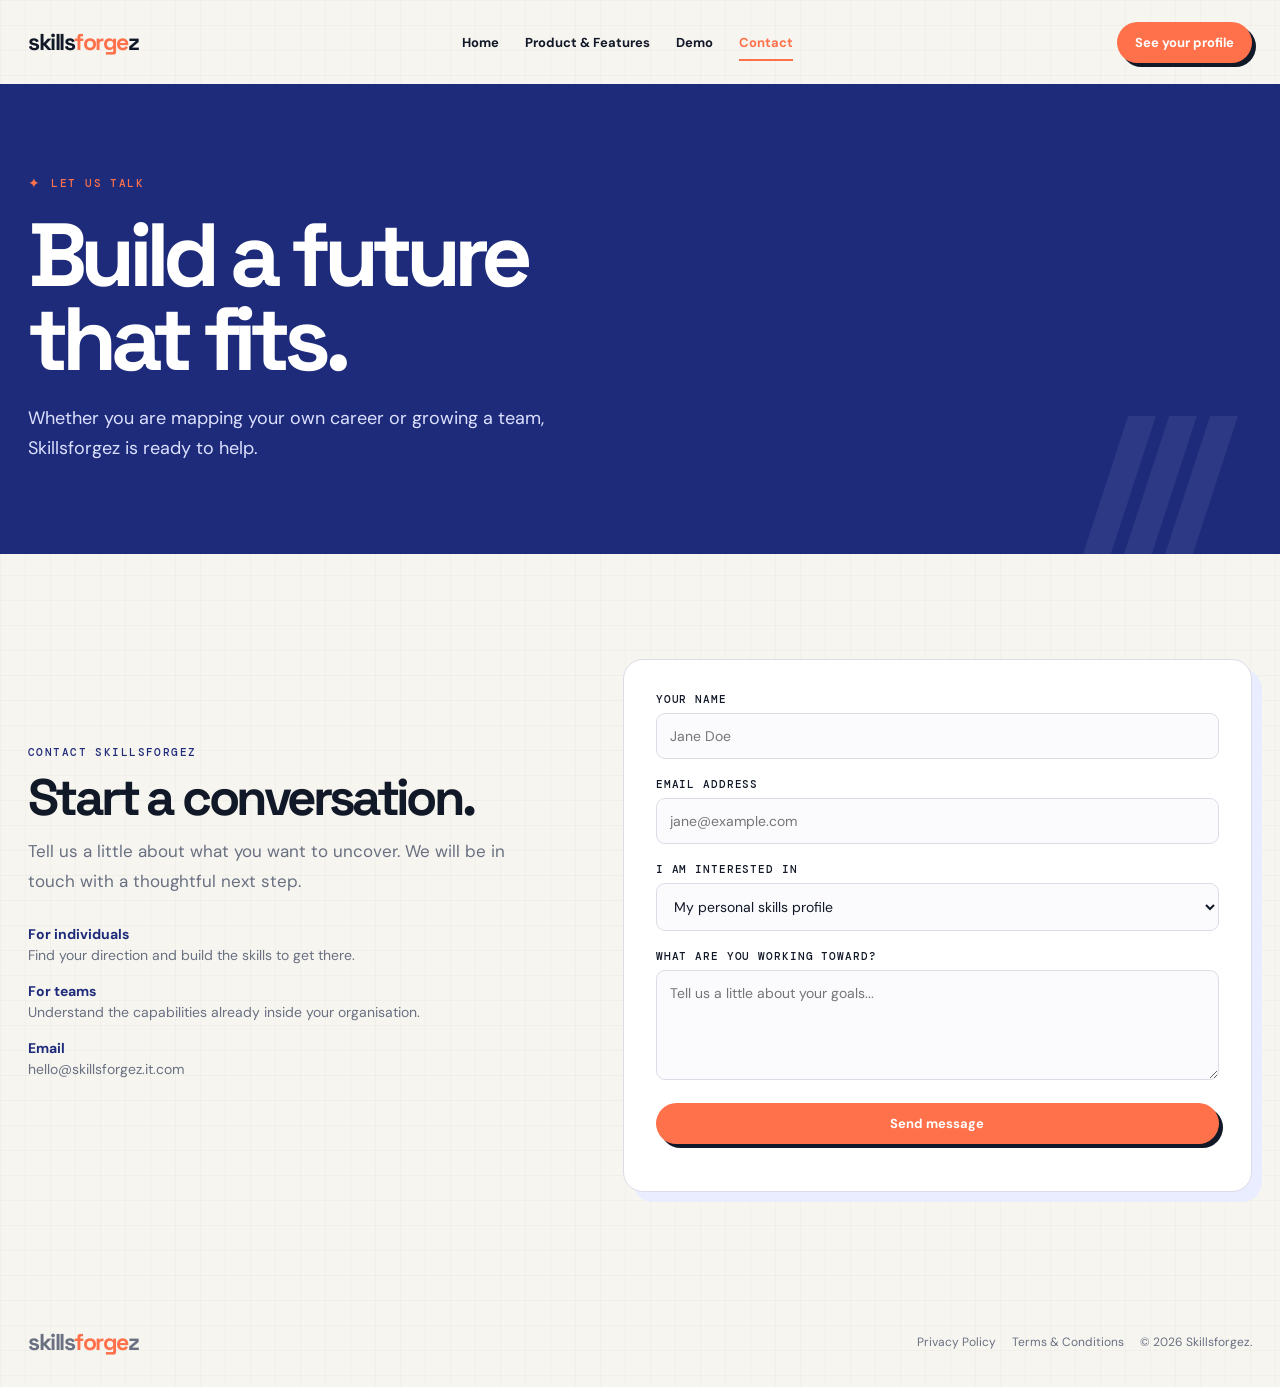
==== commit eb3063e0: "Fix Skillsforgez logo text" ====
--- a/contact.html
+++ b/contact.html
@@ -1 +1 @@
-<!doctype html><html lang="en"><head><meta charset="UTF-8"><meta name="viewport" content="width=device-width,initial-scale=1.0"><title>Skillsforgez | Contact</title><link rel="stylesheet" href="styles.css"></head><body><header class="nav"><a href="index.html" class="logo">skills<i>forg</i></a><nav class="links"><a href="index.html">Home</a><a href="product.html">Product &amp; Features</a><a href="demo.html">Demo</a><a class="active" href="contact.html">Contact</a></nav><a class="nav-cta" href="demo.html">See your profile</a></header><main><section class="page-head"><div><div class="eyebrow">Let us talk</div><h1>Build a future<br>that fits.</h1><p class="sub">Whether you are mapping your own career or growing a team, Skillsforgez is ready to help.</p></div></section><section class="form-wrap"><div><div class="kicker">Contact Skillsforgez</div><h2>Start a conversation.</h2><p class="copy">Tell us a little about what you want to uncover. We will be in touch with a thoughtful next step.</p><ul class="contact-list"><li><b>For individuals</b>Find your direction and build the skills to get there.</li><li><b>For teams</b>Understand the capabilities already inside your organisation.</li><li><b>Email</b>hello@skillsforgez.it.com</li></ul></div><form class="form-card" onsubmit="event.preventDefault();document.getElementById('form-message').textContent='Thanks - your message has been received.'"><label for="name">Your name</label><input id="name" required placeholder="Jane Doe"><label for="email">Email address</label><input id="email" type="email" required placeholder="jane@example.com"><label for="interest">I am interested in</label><select id="interest"><option>My personal skills profile</option><option>Skillsforgez for my team</option><option>A partnership</option></select><label for="message">What are you working toward?</label><textarea id="message" placeholder="Tell us a little about your goals..."></textarea><button class="btn" type="submit">Send message</button><p id="form-message" style="text-align:center;color:var(--pine);font-size:13px;font-weight:700;margin:15px 0 0"></p></form></section></main><footer class="footer"><span class="logo">skills<i>forg</i></span><span class="footer-links"><a href="privacy.html">Privacy Policy</a><a href="terms.html">Terms &amp; Conditions</a><span>&copy; 2026 Skillsforgez.</span></span></footer></body></html>
+<!doctype html><html lang="en"><head><meta charset="UTF-8"><meta name="viewport" content="width=device-width,initial-scale=1.0"><title>Skillsforgez | Contact</title><link rel="stylesheet" href="styles.css"></head><body><header class="nav"><a href="index.html" class="logo">skills<i>forge</i>z</a><nav class="links"><a href="index.html">Home</a><a href="product.html">Product &amp; Features</a><a href="demo.html">Demo</a><a class="active" href="contact.html">Contact</a></nav><a class="nav-cta" href="demo.html">See your profile</a></header><main><section class="page-head"><div><div class="eyebrow">Let us talk</div><h1>Build a future<br>that fits.</h1><p class="sub">Whether you are mapping your own career or growing a team, Skillsforgez is ready to help.</p></div></section><section class="form-wrap"><div><div class="kicker">Contact Skillsforgez</div><h2>Start a conversation.</h2><p class="copy">Tell us a little about what you want to uncover. We will be in touch with a thoughtful next step.</p><ul class="contact-list"><li><b>For individuals</b>Find your direction and build the skills to get there.</li><li><b>For teams</b>Understand the capabilities already inside your organisation.</li><li><b>Email</b>hello@skillsforgez.it.com</li></ul></div><form class="form-card" onsubmit="event.preventDefault();document.getElementById('form-message').textContent='Thanks - your message has been received.'"><label for="name">Your name</label><input id="name" required placeholder="Jane Doe"><label for="email">Email address</label><input id="email" type="email" required placeholder="jane@example.com"><label for="interest">I am interested in</label><select id="interest"><option>My personal skills profile</option><option>Skillsforgez for my team</option><option>A partnership</option></select><label for="message">What are you working toward?</label><textarea id="message" placeholder="Tell us a little about your goals..."></textarea><button class="btn" type="submit">Send message</button><p id="form-message" style="text-align:center;color:var(--pine);font-size:13px;font-weight:700;margin:15px 0 0"></p></form></section></main><footer class="footer"><span class="logo">skills<i>forge</i>z</span><span class="footer-links"><a href="privacy.html">Privacy Policy</a><a href="terms.html">Terms &amp; Conditions</a><span>&copy; 2026 Skillsforgez.</span></span></footer></body></html>
